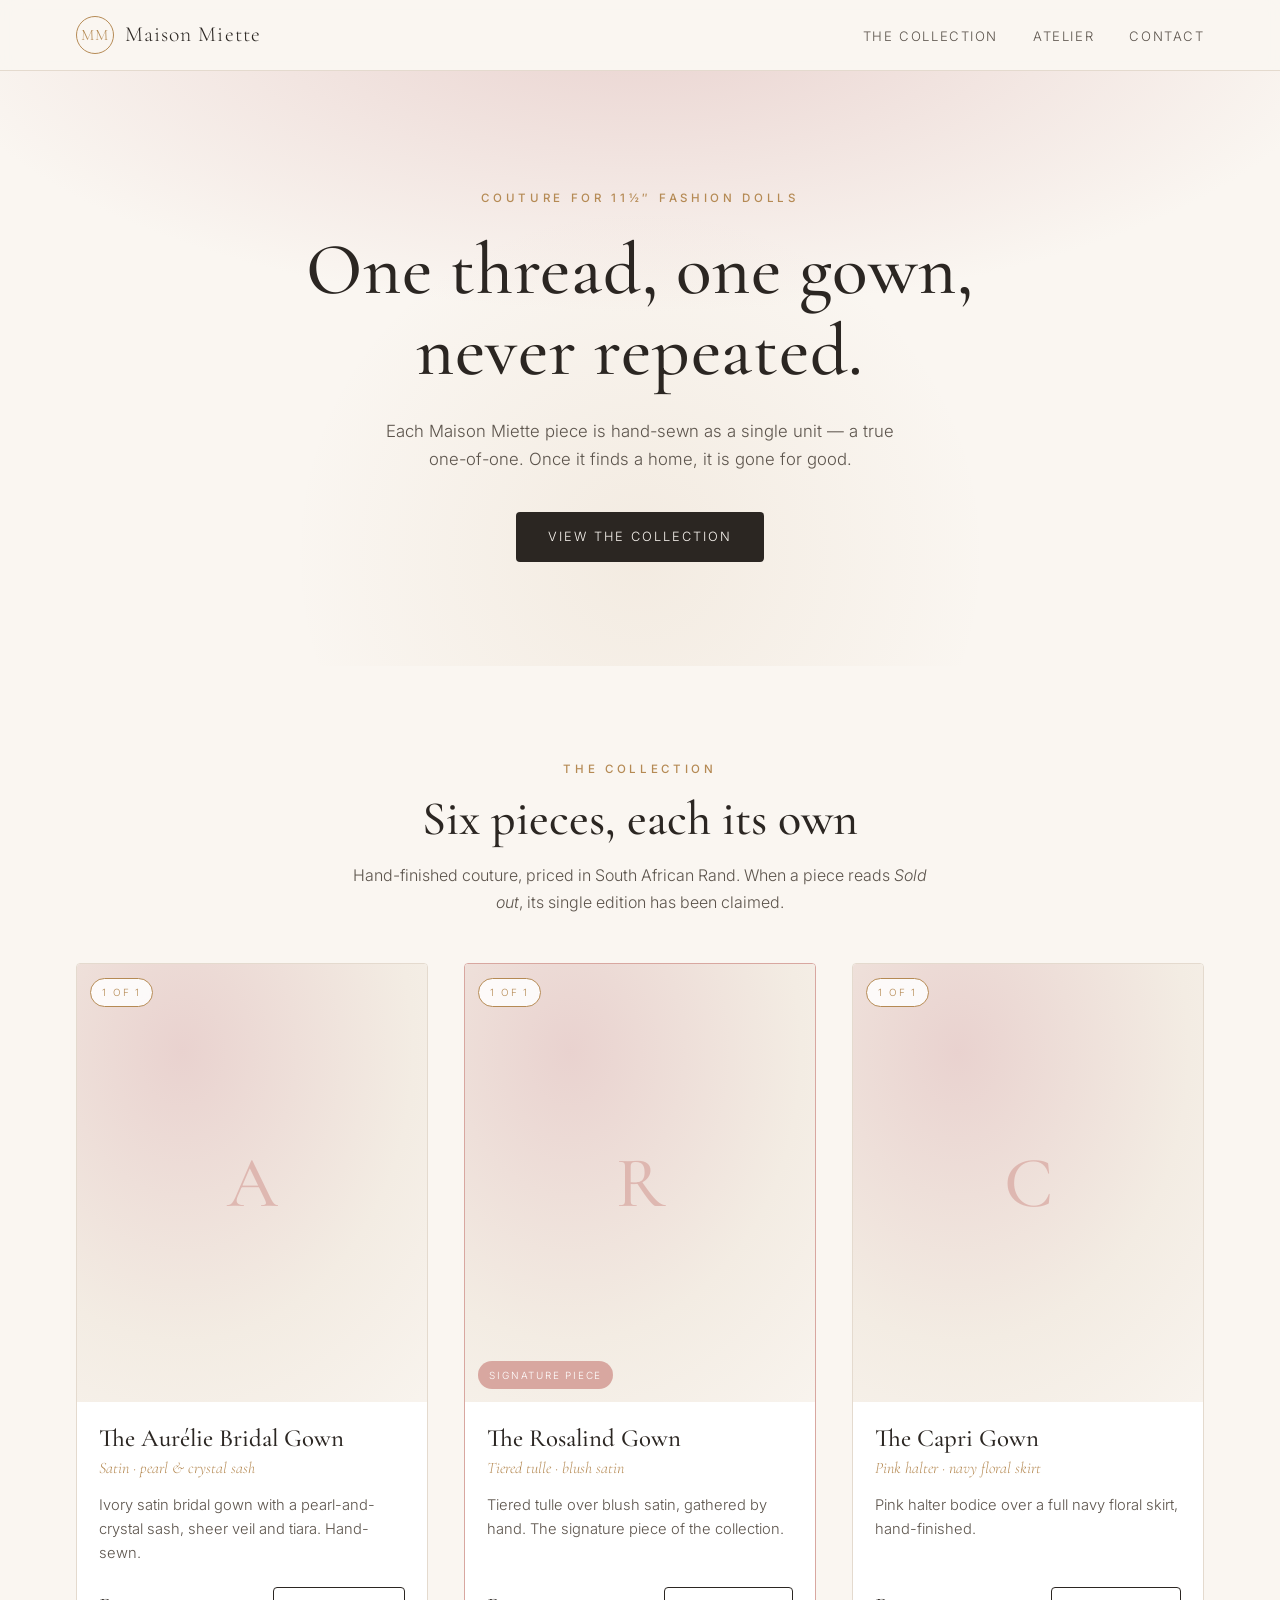
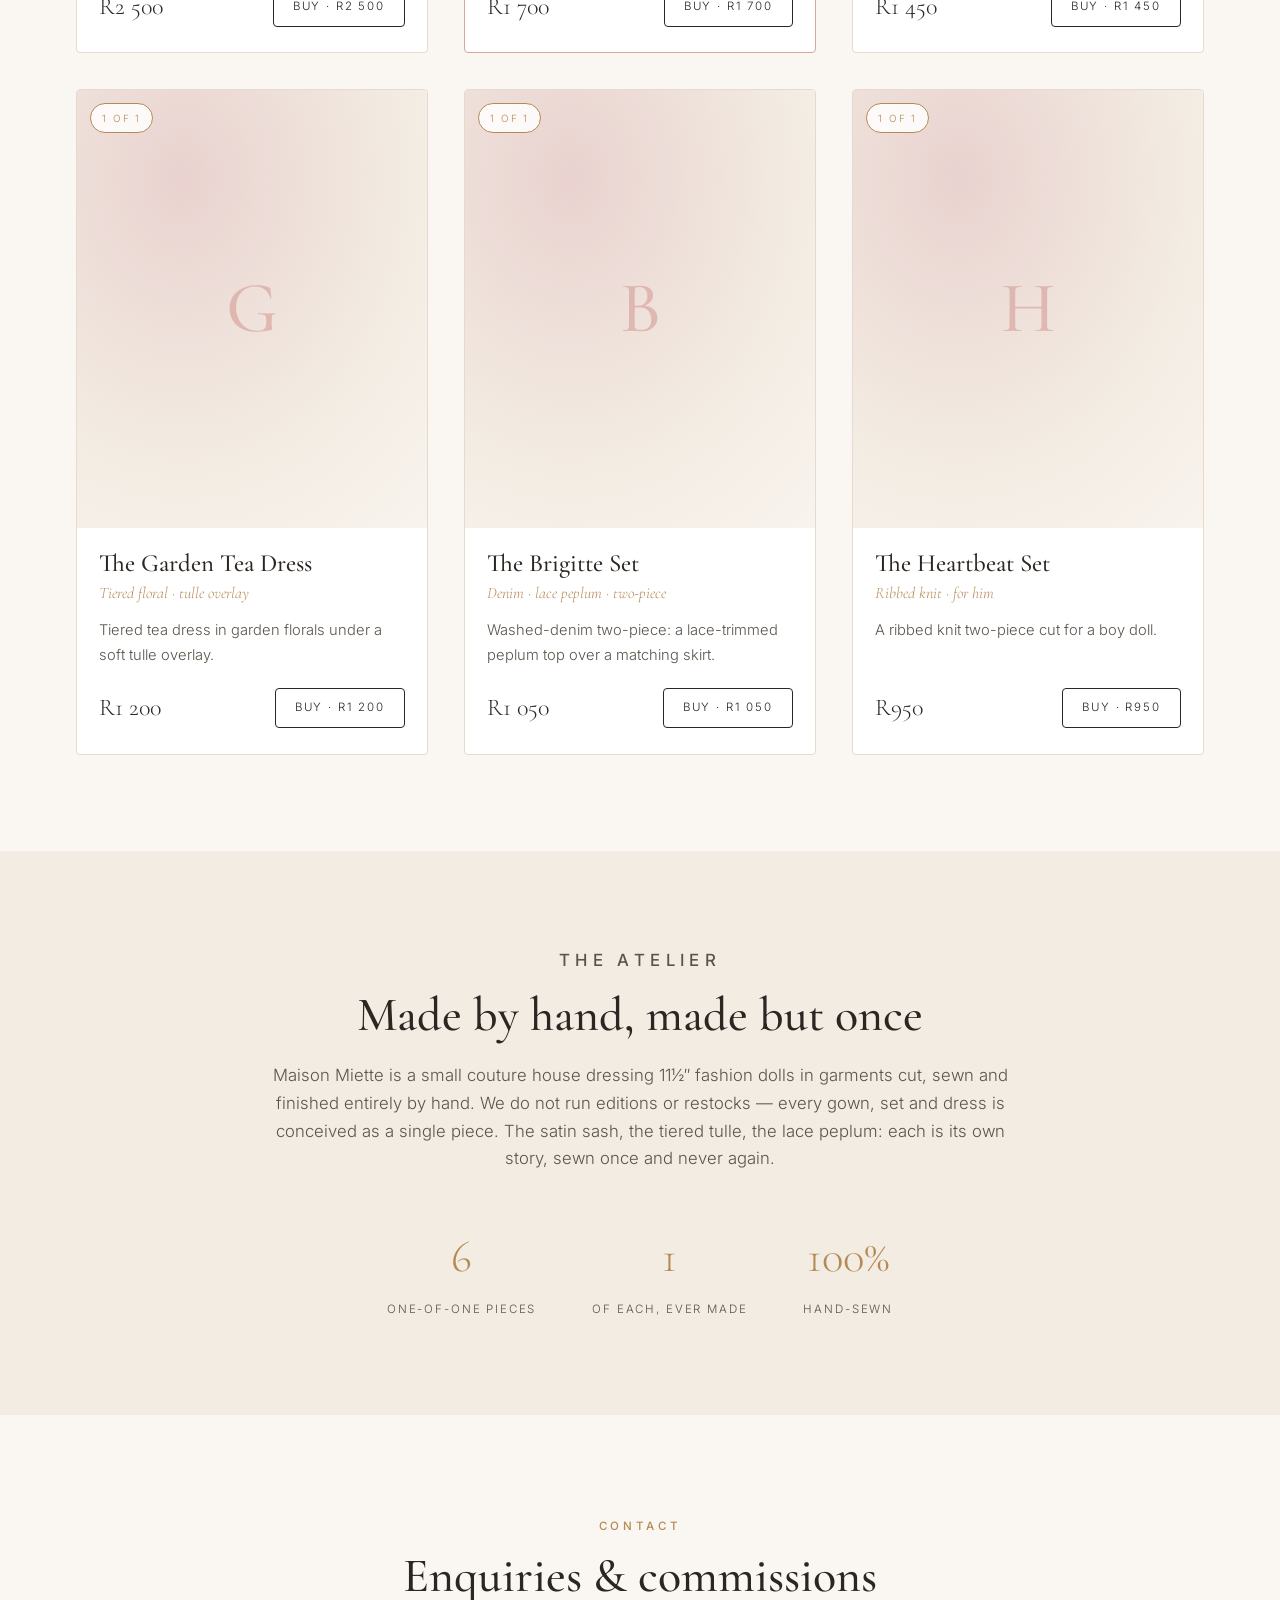
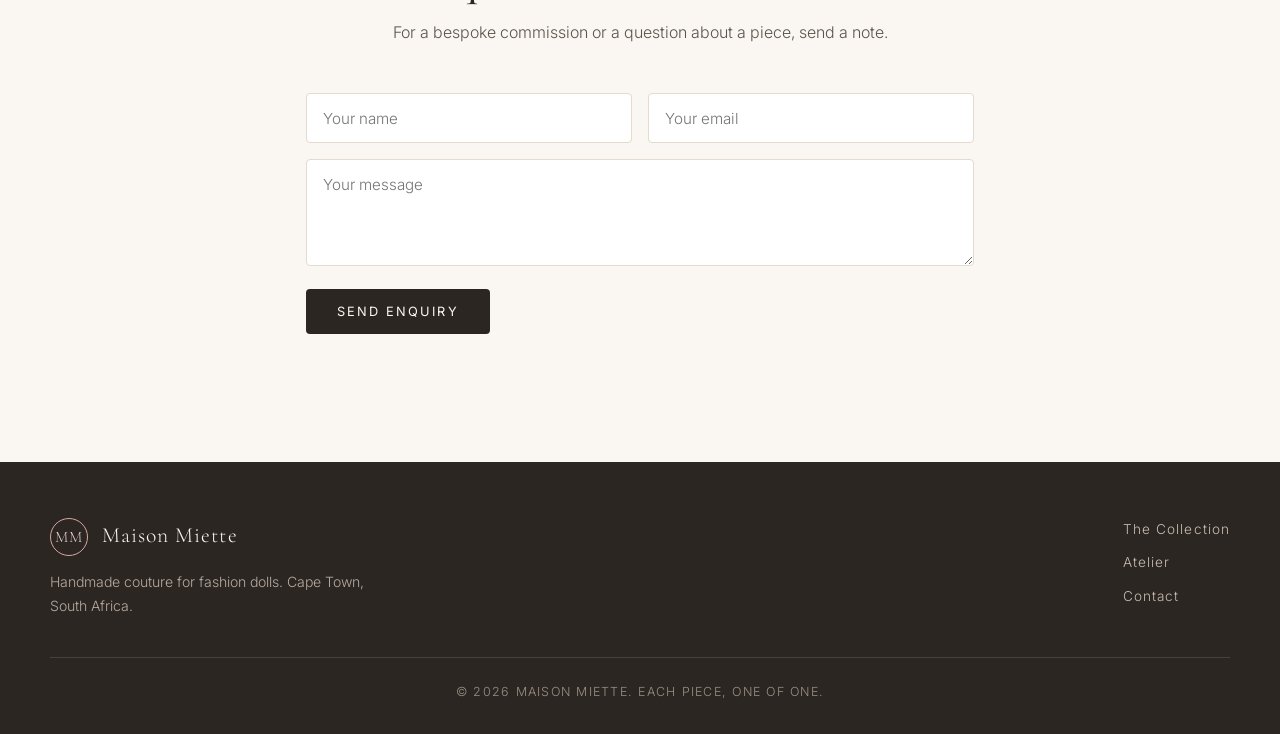
==== maison-miette/index.html @ 1aaf5be4 "Add Maison Miette static storefront landing page One-of-one couture landing page for 11½" fashion do" ====
<!DOCTYPE html>
<html lang="en">
<head>
    <meta charset="UTF-8">
    <meta name="viewport" content="width=device-width, initial-scale=1.0">
    <title>Maison Miette — Handmade Couture for Fashion Dolls</title>
    <meta name="description" content="Maison Miette: one-of-one handmade couture for 11½ inch fashion dolls. Each piece a single unit, never repeated.">
    <link rel="preconnect" href="https://fonts.googleapis.com">
    <link rel="preconnect" href="https://fonts.gstatic.com" crossorigin>
    <link href="https://fonts.googleapis.com/css2?family=Cormorant+Garamond:ital,wght@0,400;0,500;0,600;1,400;1,500&family=Inter:wght@300;400;500&display=swap" rel="stylesheet">
    <link rel="stylesheet" href="css/style.css">
</head>
<body>

    <!-- Navigation -->
    <nav class="navbar">
        <div class="nav-container">
            <a href="#top" class="brand">
                <span class="brand-mark">MM</span>
                <span class="brand-name">Maison&nbsp;Miette</span>
            </a>
            <ul class="nav-menu" id="nav-menu">
                <li><a href="#collection" class="nav-link">The Collection</a></li>
                <li><a href="#atelier" class="nav-link">Atelier</a></li>
                <li><a href="#contact" class="nav-link">Contact</a></li>
            </ul>
            <button class="hamburger" id="hamburger" aria-label="Toggle menu" aria-expanded="false">
                <span></span><span></span><span></span>
            </button>
        </div>
    </nav>

    <!-- Hero -->
    <header class="hero" id="top">
        <div class="hero-inner">
            <p class="hero-eyebrow">Couture for 11½″ fashion dolls</p>
            <h1 class="hero-title">One thread, one gown,<br>never repeated.</h1>
            <p class="hero-sub">Each Maison Miette piece is hand-sewn as a single unit — a true one-of-one. Once it finds a home, it is gone for good.</p>
            <a href="#collection" class="btn btn-primary">View the Collection</a>
        </div>
        <div class="hero-glow" aria-hidden="true"></div>
    </header>

    <!-- The Collection -->
    <section class="collection" id="collection">
        <div class="section-head">
            <p class="eyebrow">The Collection</p>
            <h2>Six pieces, each its own</h2>
            <p class="section-lead">Hand-finished couture, priced in South African Rand. When a piece reads <em>Sold out</em>, its single edition has been claimed.</p>
        </div>
        <div class="pieces-grid" id="pieces-grid">
            <!-- Rendered by js/app.js -->
        </div>
    </section>

    <!-- Atelier / About -->
    <section class="atelier" id="atelier">
        <div class="atelier-inner">
            <p class="eyebrow">The Atelier</p>
            <h2>Made by hand, made but once</h2>
            <p>Maison Miette is a small couture house dressing 11½″ fashion dolls in garments cut, sewn and finished entirely by hand. We do not run editions or restocks — every gown, set and dress is conceived as a single piece. The satin sash, the tiered tulle, the lace peplum: each is its own story, sewn once and never again.</p>
            <div class="atelier-stats">
                <div class="stat"><span class="stat-num">6</span><span class="stat-label">One-of-one pieces</span></div>
                <div class="stat"><span class="stat-num">1</span><span class="stat-label">Of each, ever made</span></div>
                <div class="stat"><span class="stat-num">100%</span><span class="stat-label">Hand-sewn</span></div>
            </div>
        </div>
    </section>

    <!-- Contact -->
    <section class="contact" id="contact">
        <div class="section-head">
            <p class="eyebrow">Contact</p>
            <h2>Enquiries &amp; commissions</h2>
            <p class="section-lead">For a bespoke commission or a question about a piece, send a note.</p>
        </div>
        <form class="contact-form" id="contact-form" novalidate>
            <div class="field"><input type="text" name="name" placeholder="Your name" required></div>
            <div class="field"><input type="email" name="email" placeholder="Your email" required></div>
            <div class="field full"><textarea name="message" rows="4" placeholder="Your message" required></textarea></div>
            <button type="submit" class="btn btn-primary">Send enquiry</button>
            <p class="form-note" id="form-note" role="status" aria-live="polite"></p>
        </form>
    </section>

    <!-- Footer -->
    <footer class="footer">
        <div class="footer-inner">
            <div class="footer-brand">
                <span class="brand-mark">MM</span>
                <span class="brand-name">Maison Miette</span>
                <p>Handmade couture for fashion dolls. Cape Town, South Africa.</p>
            </div>
            <div class="footer-links">
                <a href="#collection">The Collection</a>
                <a href="#atelier">Atelier</a>
                <a href="#contact">Contact</a>
            </div>
        </div>
        <p class="footer-bottom">© <span id="year"></span> Maison Miette. Each piece, one of one.</p>
    </footer>

    <script src="js/products-data.js"></script>
    <script src="js/app.js"></script>
</body>
</html>
---- maison-miette/css/style.css ----
/* ===========================================================
   Maison Miette — couture storefront styles
   Palette: ivory, blush, ink, soft gold
   Type: Cormorant Garamond (display) + Inter (text)
   =========================================================== */

:root {
    --ivory: #faf6f1;
    --cream: #f3ece3;
    --blush: #e9d2cf;
    --blush-deep: #d8a7a0;
    --ink: #2b2622;
    --ink-soft: #5c544c;
    --gold: #b58a54;
    --line: #e4dace;
    --radius: 4px;
    --maxw: 1180px;
    --serif: 'Cormorant Garamond', Georgia, 'Times New Roman', serif;
    --sans: 'Inter', -apple-system, BlinkMacSystemFont, 'Segoe UI', sans-serif;
}

* { margin: 0; padding: 0; box-sizing: border-box; }

html { scroll-behavior: smooth; }

body {
    font-family: var(--sans);
    color: var(--ink);
    background: var(--ivory);
    line-height: 1.65;
    font-weight: 300;
    -webkit-font-smoothing: antialiased;
}

h1, h2, h3 { font-family: var(--serif); font-weight: 500; line-height: 1.1; }
a { color: inherit; text-decoration: none; }
em { font-style: italic; }

.eyebrow, .hero-eyebrow {
    font-family: var(--sans);
    text-transform: uppercase;
    letter-spacing: 0.32em;
    font-size: 0.72rem;
    font-weight: 500;
    color: var(--gold);
}

/* ---------- Buttons ---------- */
.btn {
    display: inline-block;
    font-family: var(--sans);
    font-size: 0.8rem;
    letter-spacing: 0.16em;
    text-transform: uppercase;
    padding: 0.85rem 1.9rem;
    border-radius: var(--radius);
    cursor: pointer;
    border: 1px solid transparent;
    transition: all 0.25s ease;
    white-space: nowrap;
}
.btn-primary { background: var(--ink); color: var(--ivory); }
.btn-primary:hover { background: var(--gold); }
.btn-piece {
    background: transparent;
    color: var(--ink);
    border-color: var(--ink);
    padding: 0.6rem 1.2rem;
    font-size: 0.72rem;
}
.btn-piece:hover { background: var(--ink); color: var(--ivory); }
.btn-piece.is-disabled {
    border-color: var(--line);
    color: #a89f93;
    cursor: not-allowed;
    background: transparent;
}

/* ---------- Navbar ---------- */
.navbar {
    position: sticky; top: 0; z-index: 50;
    background: rgba(250, 246, 241, 0.86);
    backdrop-filter: blur(10px);
    border-bottom: 1px solid var(--line);
}
.nav-container {
    max-width: var(--maxw); margin: 0 auto;
    padding: 1rem 1.6rem;
    display: flex; align-items: center; justify-content: space-between;
}
.brand { display: flex; align-items: center; gap: 0.7rem; }
.brand-mark {
    display: inline-grid; place-items: center;
    width: 38px; height: 38px;
    border: 1px solid var(--gold);
    border-radius: 50%;
    font-family: var(--serif); font-size: 1rem; letter-spacing: 0.05em;
    color: var(--gold);
}
.brand-name {
    font-family: var(--serif); font-size: 1.35rem; letter-spacing: 0.05em;
}
.nav-menu { list-style: none; display: flex; gap: 2.2rem; }
.nav-link {
    font-size: 0.82rem; letter-spacing: 0.12em; text-transform: uppercase;
    color: var(--ink-soft); position: relative; padding-bottom: 2px;
}
.nav-link::after {
    content: ''; position: absolute; left: 0; bottom: -2px;
    width: 0; height: 1px; background: var(--gold); transition: width 0.25s ease;
}
.nav-link:hover { color: var(--ink); }
.nav-link:hover::after { width: 100%; }

.hamburger { display: none; background: none; border: 0; cursor: pointer; width: 28px; height: 22px; position: relative; }
.hamburger span {
    position: absolute; left: 0; height: 1.5px; width: 100%; background: var(--ink);
    transition: transform 0.3s ease, opacity 0.2s ease;
}
.hamburger span:nth-child(1) { top: 2px; }
.hamburger span:nth-child(2) { top: 10px; }
.hamburger span:nth-child(3) { top: 18px; }
.hamburger.open span:nth-child(1) { transform: translateY(8px) rotate(45deg); }
.hamburger.open span:nth-child(2) { opacity: 0; }
.hamburger.open span:nth-child(3) { transform: translateY(-8px) rotate(-45deg); }

/* ---------- Hero ---------- */
.hero {
    position: relative; overflow: hidden;
    text-align: center;
    padding: 7rem 1.6rem 6.5rem;
    background:
        radial-gradient(1200px 500px at 50% -10%, var(--blush) 0%, rgba(233,210,207,0) 60%),
        var(--ivory);
}
.hero-inner { position: relative; z-index: 2; max-width: 760px; margin: 0 auto; }
.hero-eyebrow { display: inline-block; margin-bottom: 1.4rem; }
.hero-title { font-size: clamp(2.6rem, 6vw, 4.6rem); letter-spacing: 0.01em; }
.hero-sub {
    margin: 1.6rem auto 2.4rem; max-width: 540px;
    color: var(--ink-soft); font-size: 1.05rem;
}
.hero-glow {
    position: absolute; z-index: 1; left: 50%; bottom: -40%;
    width: 700px; height: 700px; transform: translateX(-50%);
    background: radial-gradient(circle, rgba(181,138,84,0.10) 0%, rgba(181,138,84,0) 70%);
}

/* ---------- Section heads ---------- */
.section-head { text-align: center; max-width: 640px; margin: 0 auto 3rem; padding: 0 1.6rem; }
.section-head .eyebrow { display: inline-block; margin-bottom: 0.9rem; }
.section-head h2 { font-size: clamp(2rem, 4vw, 3rem); }
.section-lead { margin-top: 1rem; color: var(--ink-soft); }

/* ---------- Collection grid ---------- */
.collection { padding: 5.5rem 1.6rem 6rem; max-width: var(--maxw); margin: 0 auto; }
.pieces-grid {
    display: grid;
    grid-template-columns: repeat(auto-fill, minmax(290px, 1fr));
    gap: 2.2rem;
}
.piece {
    background: #fff;
    border: 1px solid var(--line);
    border-radius: var(--radius);
    overflow: hidden;
    display: flex; flex-direction: column;
    transition: transform 0.3s ease, box-shadow 0.3s ease;
}
.piece:hover { transform: translateY(-4px); box-shadow: 0 18px 40px -24px rgba(43,38,34,0.45); }
.piece.is-signature { border-color: var(--blush-deep); }

.piece-media {
    position: relative;
    aspect-ratio: 4 / 5;
    background: var(--cream);
    display: grid; place-items: center;
    overflow: hidden;
}
.piece-media img { width: 100%; height: 100%; object-fit: cover; display: block; }
.piece-media .monogram { display: none; }
/* When no photo is present yet, show an elegant monogram placeholder */
.piece-media.no-image {
    background:
        radial-gradient(120% 120% at 30% 20%, var(--blush) 0%, var(--cream) 55%, var(--ivory) 100%);
}
.piece-media.no-image .monogram {
    display: grid; place-items: center;
    font-family: var(--serif); font-size: 4.5rem; font-weight: 500;
    color: var(--blush-deep); opacity: 0.7;
}
.oneofone-tag, .sold-tag, .ribbon {
    position: absolute; top: 0.85rem; left: 0.85rem;
    font-size: 0.62rem; letter-spacing: 0.18em; text-transform: uppercase;
    padding: 0.35rem 0.7rem; border-radius: 100px; backdrop-filter: blur(4px);
}
.oneofone-tag { background: rgba(255,255,255,0.85); color: var(--gold); border: 1px solid var(--gold); }
.sold-tag { background: var(--ink); color: var(--ivory); letter-spacing: 0.2em; }
.ribbon { top: auto; bottom: 0.85rem; left: 0.85rem; background: var(--blush-deep); color: #fff; }

.piece-body { padding: 1.4rem 1.4rem 1.6rem; display: flex; flex-direction: column; flex: 1; }
.piece-name { font-size: 1.55rem; }
.piece-style {
    font-family: var(--serif); font-style: italic; font-size: 1rem;
    color: var(--gold); margin: 0.15rem 0 0.75rem;
}
.piece-desc { font-size: 0.92rem; color: var(--ink-soft); flex: 1; }
.piece-foot {
    display: flex; align-items: center; justify-content: space-between;
    gap: 1rem; margin-top: 1.3rem;
}
.piece-price { font-family: var(--serif); font-size: 1.5rem; }

/* Sold-out treatment */
.piece.is-sold-out { opacity: 0.78; }
.piece.is-sold-out .piece-media img,
.piece.is-sold-out .piece-media.no-image { filter: grayscale(0.6); }
.piece.is-sold-out .piece-price { color: var(--ink-soft); text-decoration: line-through; }

/* ---------- Atelier ---------- */
.atelier { background: var(--cream); padding: 6rem 1.6rem; }
.atelier-inner { max-width: 760px; margin: 0 auto; text-align: center; }
.atelier-inner .eyebrow { display: inline-block; margin-bottom: 0.9rem; }
.atelier-inner h2 { font-size: clamp(2rem, 4vw, 3rem); margin-bottom: 1.3rem; }
.atelier-inner > p { color: var(--ink-soft); font-size: 1.05rem; }
.atelier-stats {
    display: flex; justify-content: center; gap: 3.5rem; flex-wrap: wrap;
    margin-top: 3rem;
}
.stat { display: flex; flex-direction: column; gap: 0.3rem; }
.stat-num { font-family: var(--serif); font-size: 2.8rem; color: var(--gold); }
.stat-label {
    font-size: 0.72rem; letter-spacing: 0.16em; text-transform: uppercase; color: var(--ink-soft);
}

/* ---------- Contact ---------- */
.contact { padding: 6rem 1.6rem; max-width: 720px; margin: 0 auto; }
.contact-form { display: grid; grid-template-columns: 1fr 1fr; gap: 1rem; }
.field.full { grid-column: 1 / -1; }
.contact-form input, .contact-form textarea {
    width: 100%; font-family: var(--sans); font-size: 0.95rem; font-weight: 300;
    padding: 0.9rem 1rem; border: 1px solid var(--line); border-radius: var(--radius);
    background: #fff; color: var(--ink); resize: vertical;
}
.contact-form input:focus, .contact-form textarea:focus { outline: none; border-color: var(--gold); }
.contact-form .btn { grid-column: 1 / -1; justify-self: start; }
.form-note { grid-column: 1 / -1; font-size: 0.85rem; color: var(--gold); min-height: 1.2em; }

/* ---------- Footer ---------- */
.footer { background: var(--ink); color: var(--cream); padding: 3.5rem 1.6rem 2rem; }
.footer-inner {
    max-width: var(--maxw); margin: 0 auto;
    display: flex; justify-content: space-between; gap: 2rem; flex-wrap: wrap;
}
.footer-brand { max-width: 320px; }
.footer-brand .brand-mark { border-color: var(--blush-deep); color: var(--blush); }
.footer-brand .brand-name { display: inline-block; margin-left: 0.6rem; color: var(--ivory); }
.footer-brand p { margin-top: 0.9rem; font-size: 0.88rem; color: #b7aaa0; }
.footer-links { display: flex; flex-direction: column; gap: 0.7rem; }
.footer-links a { font-size: 0.85rem; letter-spacing: 0.08em; color: #c9bdb1; }
.footer-links a:hover { color: var(--ivory); }
.footer-bottom {
    max-width: var(--maxw); margin: 2.5rem auto 0; padding-top: 1.5rem;
    border-top: 1px solid rgba(255,255,255,0.12);
    font-size: 0.78rem; letter-spacing: 0.1em; text-transform: uppercase; color: #9a8f84;
    text-align: center;
}

/* ---------- Responsive ---------- */
@media (max-width: 720px) {
    .hamburger { display: block; }
    .nav-menu {
        position: absolute; top: 100%; left: 0; right: 0;
        flex-direction: column; gap: 0; background: var(--ivory);
        border-bottom: 1px solid var(--line);
        max-height: 0; overflow: hidden; transition: max-height 0.3s ease;
    }
    .nav-menu.open { max-height: 320px; }
    .nav-menu li { border-top: 1px solid var(--line); }
    .nav-menu .nav-link { display: block; padding: 1rem 1.6rem; }
    .contact-form { grid-template-columns: 1fr; }
    .atelier-stats { gap: 2.2rem; }
}
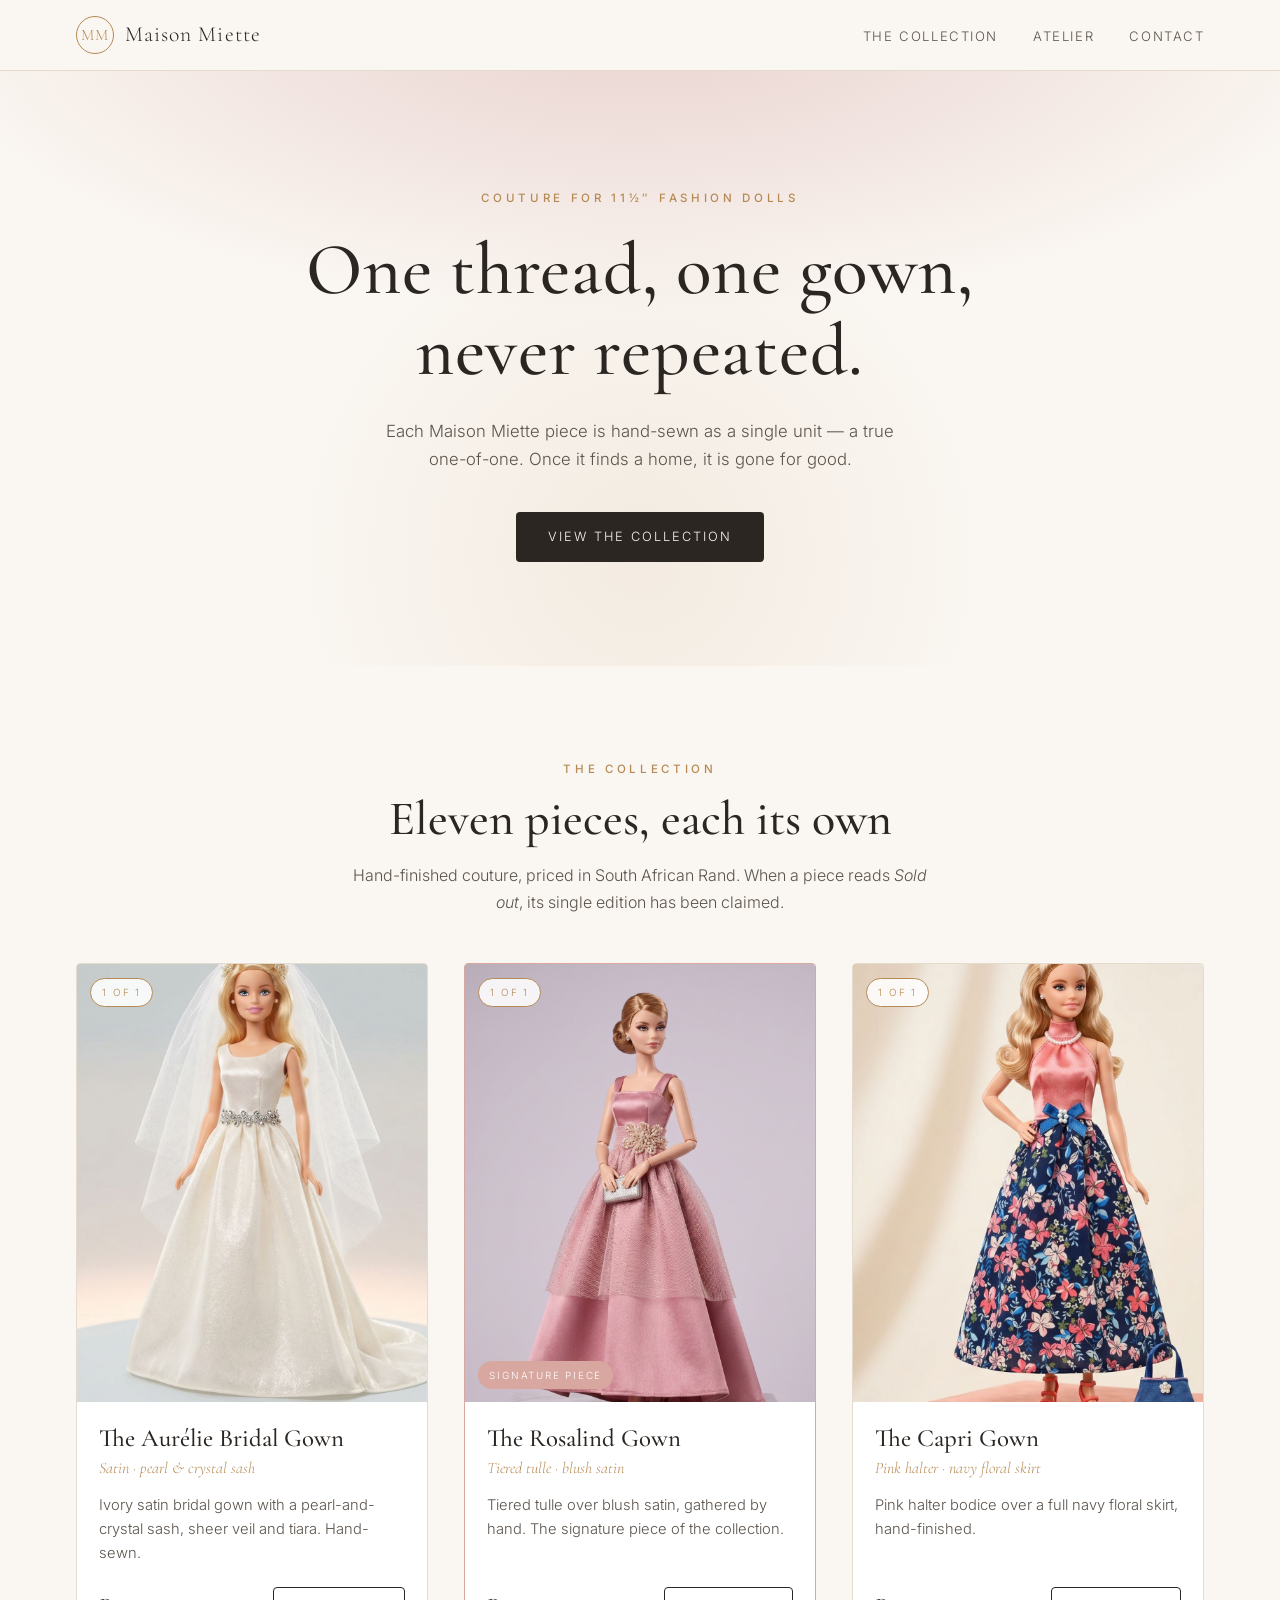
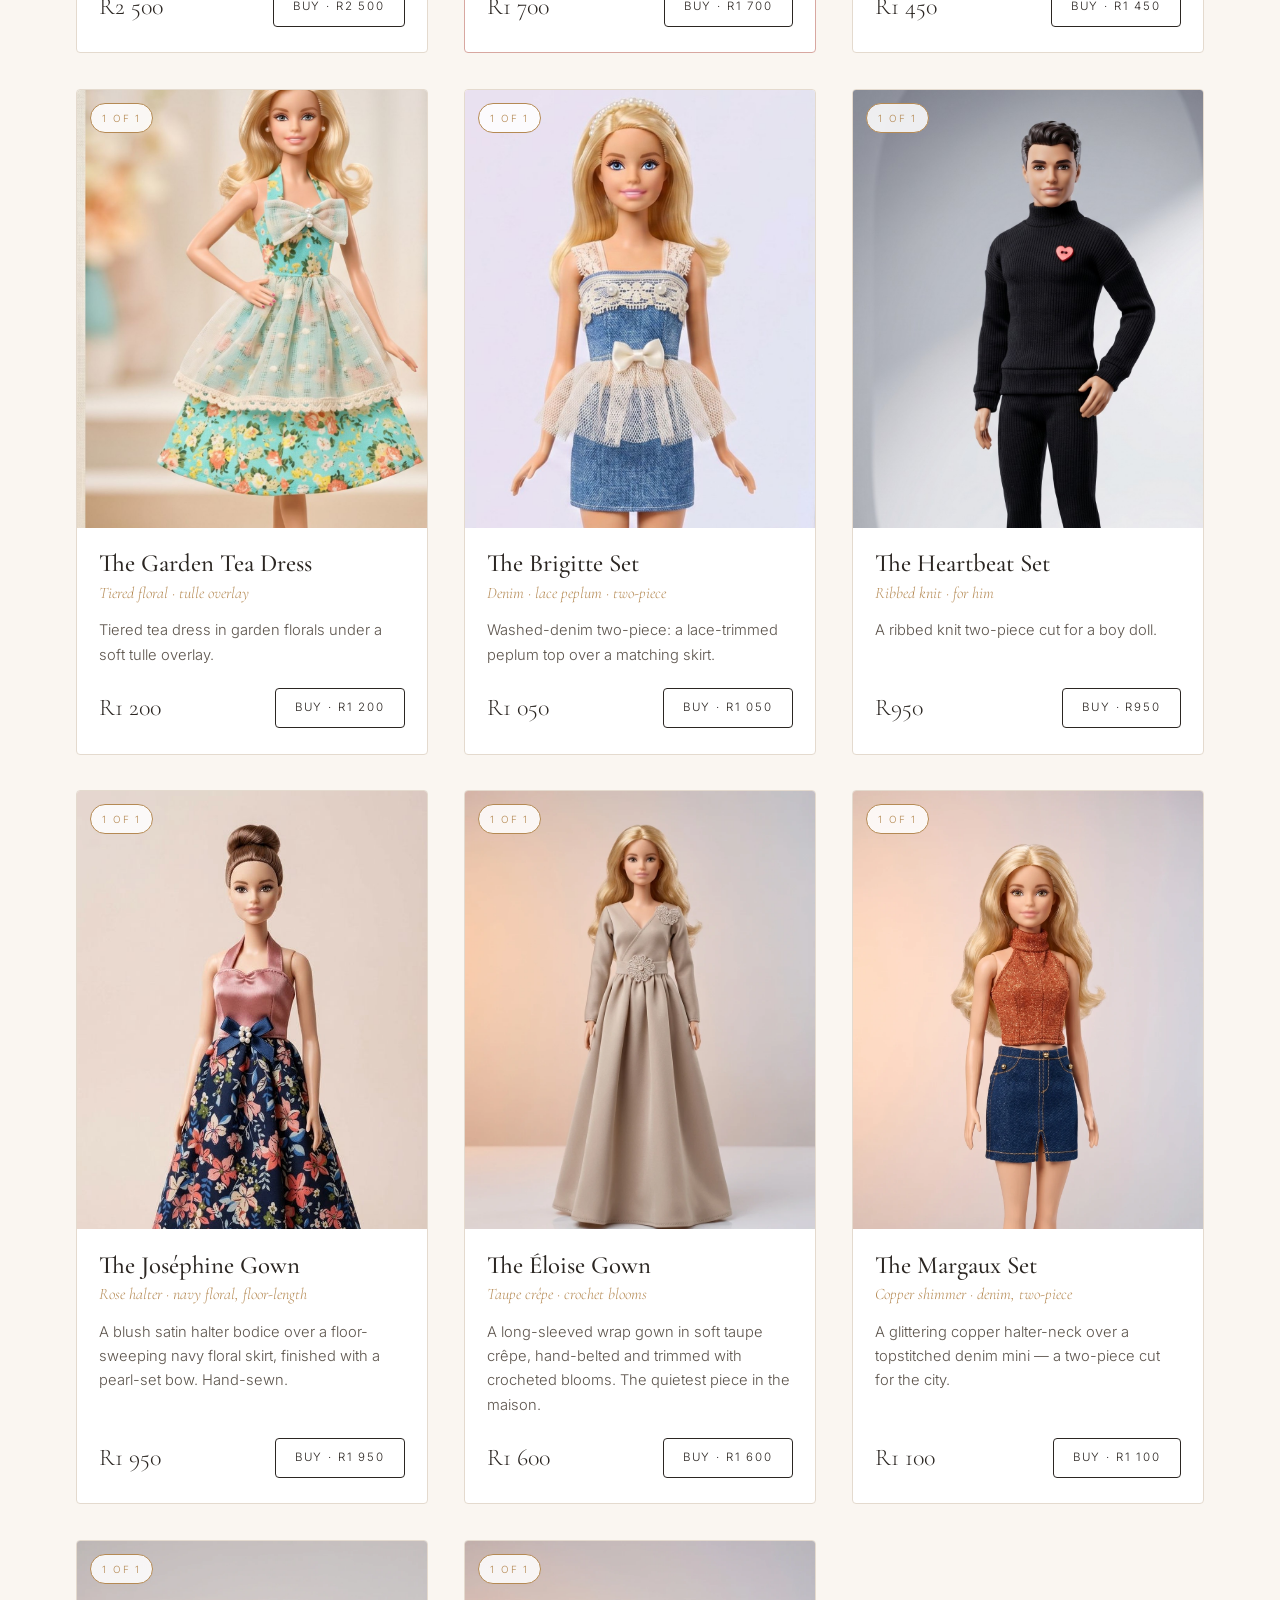
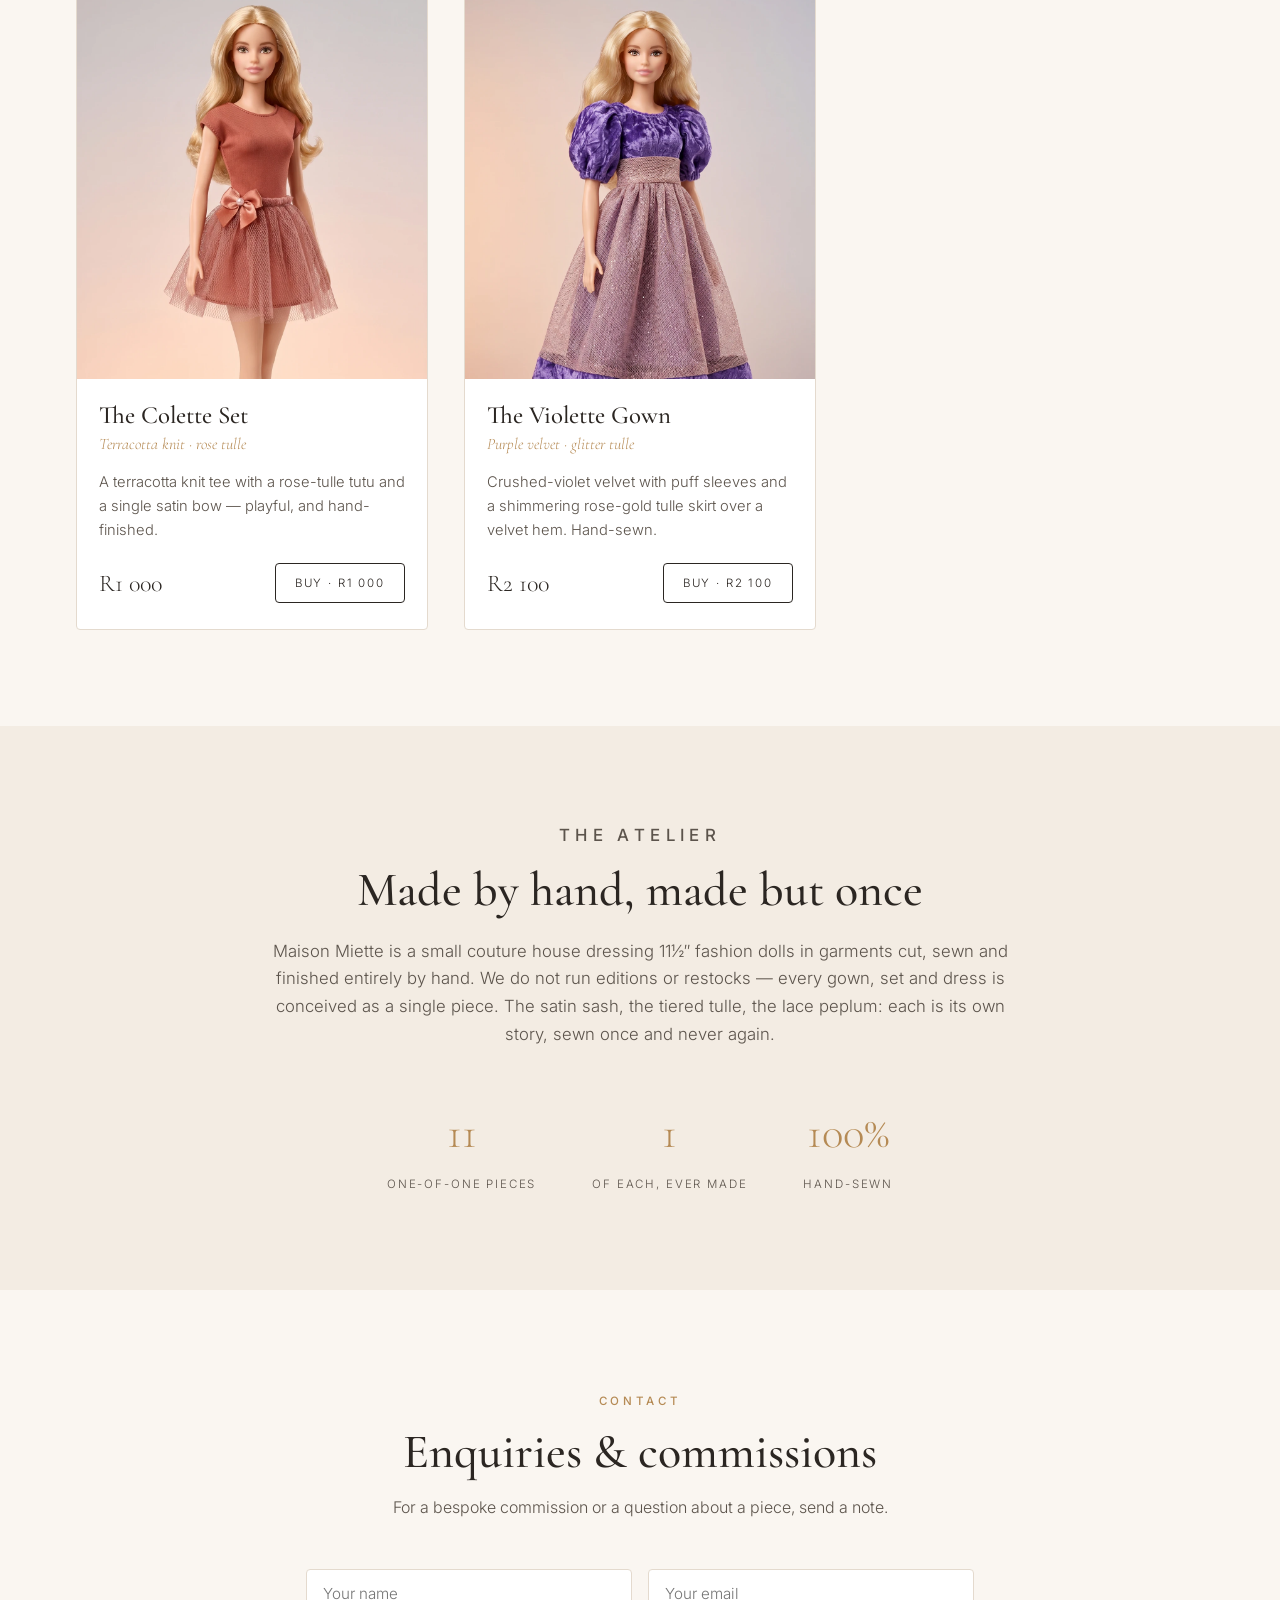
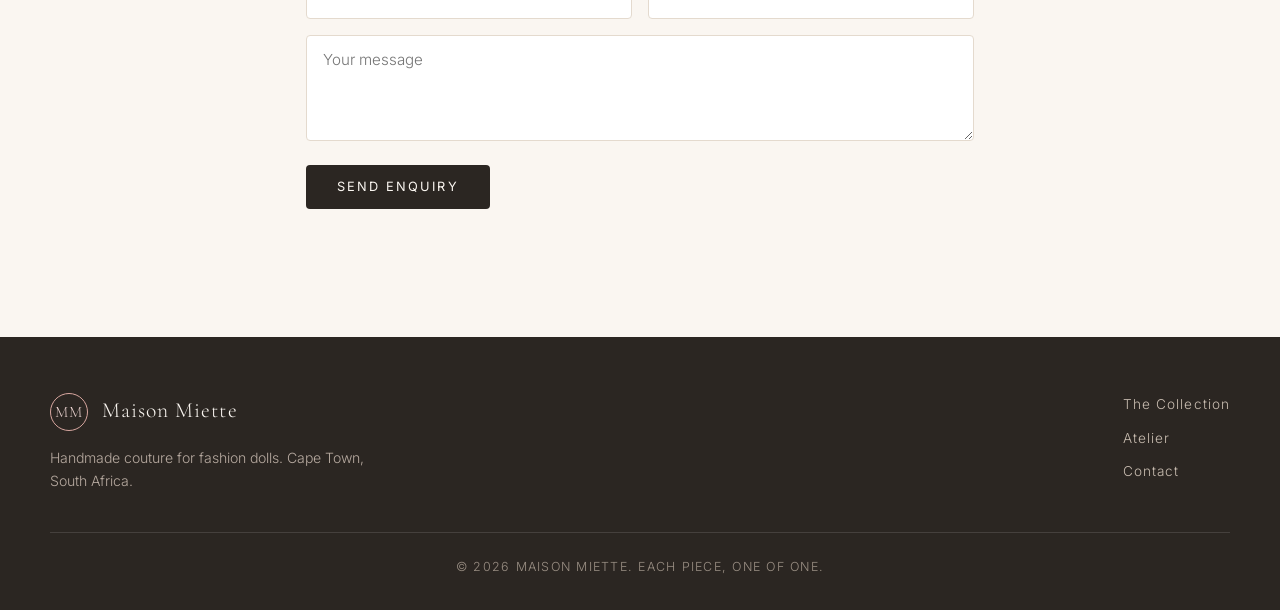
==== commit e5a8fe5c: "Add five new Maison Miette designs Joséphine, Éloise, Margaux, Colette and Violette — named one-of-o" ====
--- a/maison-miette/index.html
+++ b/maison-miette/index.html
@@ -45,7 +45,7 @@
     <section class="collection" id="collection">
         <div class="section-head">
             <p class="eyebrow">The Collection</p>
-            <h2>Six pieces, each its own</h2>
+            <h2>Eleven pieces, each its own</h2>
             <p class="section-lead">Hand-finished couture, priced in South African Rand. When a piece reads <em>Sold out</em>, its single edition has been claimed.</p>
         </div>
         <div class="pieces-grid" id="pieces-grid">
@@ -60,7 +60,7 @@
             <h2>Made by hand, made but once</h2>
             <p>Maison Miette is a small couture house dressing 11½″ fashion dolls in garments cut, sewn and finished entirely by hand. We do not run editions or restocks — every gown, set and dress is conceived as a single piece. The satin sash, the tiered tulle, the lace peplum: each is its own story, sewn once and never again.</p>
             <div class="atelier-stats">
-                <div class="stat"><span class="stat-num">6</span><span class="stat-label">One-of-one pieces</span></div>
+                <div class="stat"><span class="stat-num">11</span><span class="stat-label">One-of-one pieces</span></div>
                 <div class="stat"><span class="stat-num">1</span><span class="stat-label">Of each, ever made</span></div>
                 <div class="stat"><span class="stat-num">100%</span><span class="stat-label">Hand-sewn</span></div>
             </div>
